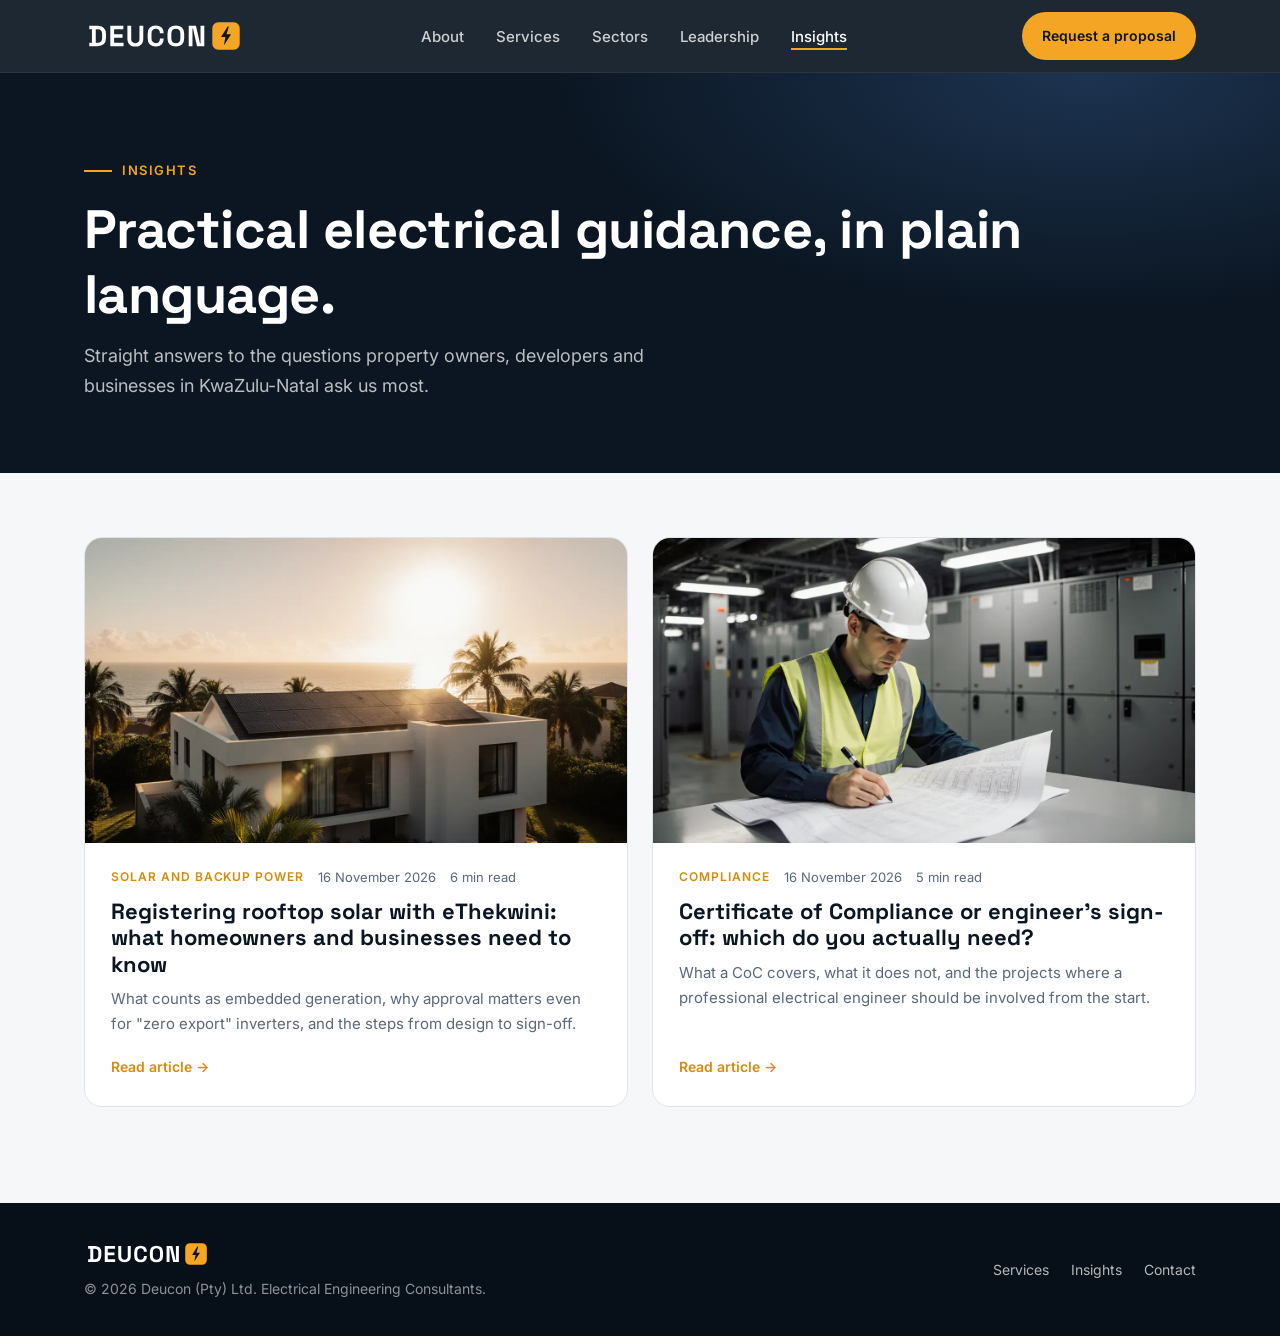
==== insights/index.html @ 3cf1f4d4 "Add Insights blog with first two articles Insights index, post layout and two articles (eThekwini so" ====
<!doctype html>
<!-- README: same strict rules as the main site. No em dash characters anywhere.
     To add a post: create a folder here with an index.html (copy an existing post), then add a card below. -->
<html lang="en">
<head>
<meta charset="utf-8">
<meta name="viewport" content="width=device-width, initial-scale=1">
<title>Insights | Deucon Electrical Engineering Consultants</title>
<meta name="description" content="Practical electrical engineering guidance for property owners, developers and businesses in KwaZulu-Natal, from the team at Deucon.">
<link rel="icon" href="../brand/logo/favicon.svg" type="image/svg+xml">
<link rel="icon" href="../brand/logo/favicon.png" sizes="32x32" type="image/png">
<link rel="apple-touch-icon" href="../brand/logo/apple-touch-icon.png">
<link rel="preconnect" href="https://fonts.googleapis.com">
<link rel="preconnect" href="https://fonts.gstatic.com" crossorigin>
<link href="https://fonts.googleapis.com/css2?family=Inter:wght@400;500;600&family=Space+Grotesk:wght@500;600;700&display=swap" rel="stylesheet">
<link rel="stylesheet" href="insights.css">
</head>
<body>

<header class="site">
  <div class="wrap nav" id="nav">
    <a href="../" class="logo" aria-label="Deucon home"><img src="../brand/logo/deucon-logo-on-dark.svg" alt="Deucon" width="150" height="38"></a>
    <ul class="nav-links">
      <li><a href="../#about">About</a></li>
      <li><a href="../#services">Services</a></li>
      <li><a href="../#sectors">Sectors</a></li>
      <li><a href="../#team">Leadership</a></li>
      <li><a href="./" aria-current="page">Insights</a></li>
    </ul>
    <a href="../#contact" class="btn btn-primary">Request a proposal</a>
    <button class="menu-toggle" aria-label="Open menu" aria-expanded="false" id="menuBtn">
      <svg width="26" height="26" viewBox="0 0 24 24" fill="none" stroke="currentColor" stroke-width="2" stroke-linecap="round"><path d="M4 7h16M4 12h16M4 17h16"/></svg>
    </button>
  </div>
</header>

<main>
  <section class="page-hero">
    <div class="wrap">
      <span class="eyebrow">Insights</span>
      <h1>Practical electrical guidance, in plain language.</h1>
      <p>Straight answers to the questions property owners, developers and businesses in KwaZulu-Natal ask us most.</p>
    </div>
  </section>

  <div class="wrap">
    <div class="posts">
      <a class="post-card" href="sseg-registration-ethekwini/">
        <img src="../images/blog/sseg-hero.webp" alt="" width="1280" height="720">
        <div class="body">
          <div class="meta"><span class="cat">Solar and backup power</span><span>16 November 2026</span><span>6 min read</span></div>
          <h2>Registering rooftop solar with eThekwini: what homeowners and businesses need to know</h2>
          <p>What counts as embedded generation, why approval matters even for "zero export" inverters, and the steps from design to sign-off.</p>
          <span class="read">Read article &rarr;</span>
        </div>
      </a>
      <a class="post-card" href="coc-vs-engineer-sign-off/">
        <img src="../images/blog/coc-engineer.webp" alt="" width="1280" height="720">
        <div class="body">
          <div class="meta"><span class="cat">Compliance</span><span>16 November 2026</span><span>5 min read</span></div>
          <h2>Certificate of Compliance or engineer's sign-off: which do you actually need?</h2>
          <p>What a CoC covers, what it does not, and the projects where a professional electrical engineer should be involved from the start.</p>
          <span class="read">Read article &rarr;</span>
        </div>
      </a>
    </div>
  </div>
</main>

<footer>
  <div class="wrap foot">
    <div>
      <img class="foot-logo" src="../brand/logo/deucon-logo-on-dark.svg" alt="Deucon" width="118" height="30">
      &copy; <span id="year">2026</span> Deucon (Pty) Ltd. Electrical Engineering Consultants.
    </div>
    <nav><a href="../#services">Services</a><a href="./">Insights</a><a href="../#contact">Contact</a></nav>
  </div>
</footer>

<script>
  document.getElementById('year').textContent = new Date().getFullYear();
  const nav = document.getElementById('nav'), btn = document.getElementById('menuBtn');
  btn.addEventListener('click', () => btn.setAttribute('aria-expanded', nav.classList.toggle('open')));
</script>
</body>
</html>
---- insights/insights.css ----
/* Deucon Insights: shared styles for the blog index and posts.
   Same rules as the main site: no em dash characters anywhere. */
:root {
  --ink: #0b1622; --ink-2: #13243a; --ink-3: #1c3350;
  --paper: #f6f7f9; --white: #ffffff; --text: #1d2733; --muted: #5b6878; --line: #dfe4ea;
  --amber: #f5a524; --amber-deep: #d98a0b; --radius: 14px; --max: 1160px;
}
* { box-sizing: border-box; }
html { scroll-behavior: smooth; }
body { margin: 0; font-family: Inter, system-ui, -apple-system, "Segoe UI", sans-serif; color: var(--text); background: var(--paper); line-height: 1.65; -webkit-font-smoothing: antialiased; }
h1, h2, h3 { font-family: "Space Grotesk", Inter, sans-serif; line-height: 1.2; margin: 0; color: var(--ink); }
a { color: inherit; }
img { max-width: 100%; height: auto; display: block; }
.wrap { max-width: var(--max); margin: 0 auto; padding: 0 24px; }
.eyebrow { display: inline-flex; align-items: center; gap: 10px; font-size: 13px; font-weight: 600; letter-spacing: .12em; text-transform: uppercase; color: var(--amber-deep); }
.eyebrow::before { content: ""; width: 28px; height: 2px; background: var(--amber); }
.btn { display: inline-flex; align-items: center; gap: 8px; padding: 14px 24px; border-radius: 999px; font-weight: 600; font-size: 15px; text-decoration: none; border: 2px solid transparent; transition: transform .15s ease, background .15s ease; }
.btn:hover { transform: translateY(-1px); }
.btn-primary { background: var(--amber); color: var(--ink); }
.btn-primary:hover { background: #ffb53d; }

/* Header */
header.site { position: sticky; top: 0; z-index: 50; background: rgba(11,22,34,.92); backdrop-filter: blur(10px); border-bottom: 1px solid rgba(255,255,255,.06); }
.nav { display: flex; align-items: center; justify-content: space-between; height: 72px; }
.logo img { height: 38px; width: auto; }
.nav-links { display: flex; gap: 32px; list-style: none; margin: 0; padding: 0; }
.nav-links a { color: rgba(255,255,255,.78); text-decoration: none; font-size: 15px; font-weight: 500; }
.nav-links a:hover, .nav-links a[aria-current="page"] { color: var(--white); }
.nav-links a[aria-current="page"] { box-shadow: inset 0 -2px 0 var(--amber); padding-bottom: 4px; }
.nav .btn { padding: 10px 18px; font-size: 14px; }
.menu-toggle { display: none; background: none; border: 0; color: var(--white); padding: 8px; cursor: pointer; }

/* Index hero */
.page-hero { background: radial-gradient(900px 400px at 85% 0%, var(--ink-3) 0%, transparent 60%), var(--ink); color: var(--white); padding: 80px 0 72px; }
.page-hero h1 { color: var(--white); font-size: clamp(34px, 4.6vw, 54px); margin: 16px 0 14px; letter-spacing: -.01em; }
.page-hero p { color: rgba(255,255,255,.72); font-size: 18px; max-width: 620px; margin: 0; }
.page-hero .eyebrow { color: var(--amber); }

/* Post cards */
.posts { display: grid; grid-template-columns: repeat(2, 1fr); gap: 24px; padding: 64px 0 96px; }
.post-card { background: var(--white); border: 1px solid var(--line); border-radius: 18px; overflow: hidden; text-decoration: none; display: flex; flex-direction: column; transition: transform .2s ease, box-shadow .2s ease, border-color .2s ease; }
.post-card:hover { transform: translateY(-3px); border-color: var(--amber); box-shadow: 0 18px 40px -22px rgba(11,22,34,.35); }
.post-card img { aspect-ratio: 16/9; object-fit: cover; width: 100%; }
.post-card .body { padding: 24px 26px 28px; display: flex; flex-direction: column; gap: 10px; flex: 1; }
.post-card h2 { font-size: 22px; }
.post-card p { color: var(--muted); margin: 0; font-size: 15px; }
.post-card .read { margin-top: auto; padding-top: 8px; font-weight: 600; color: var(--amber-deep); font-size: 14px; }
.meta { display: flex; flex-wrap: wrap; gap: 8px 14px; font-size: 13px; color: var(--muted); }
.meta .cat { color: var(--amber-deep); font-weight: 600; text-transform: uppercase; letter-spacing: .08em; font-size: 12px; }

/* Article */
.article-hero { background: var(--ink); color: var(--white); padding: 56px 0 0; }
.article-hero .wrap { max-width: 860px; }
.article-hero .back { color: rgba(255,255,255,.7); text-decoration: none; font-size: 14px; font-weight: 500; }
.article-hero .back:hover { color: var(--white); }
.article-hero h1 { color: var(--white); font-size: clamp(30px, 4.2vw, 46px); margin: 18px 0 14px; letter-spacing: -.01em; }
.article-hero .meta { color: rgba(255,255,255,.65); }
.article-hero .meta .cat { color: var(--amber); }
.article-hero .lede { color: rgba(255,255,255,.8); font-size: 19px; margin: 18px 0 32px; }
.hero-img { border-radius: 18px 18px 0 0; aspect-ratio: 16/8; object-fit: cover; width: 100%; margin-bottom: -1px; }
article.post { background: var(--white); }
article.post .content { max-width: 760px; margin: 0 auto; padding: 56px 24px 72px; font-size: 17px; }
.content h2 { font-size: 26px; margin: 44px 0 14px; }
.content h3 { font-size: 20px; margin: 30px 0 10px; }
.content p { margin: 0 0 18px; }
.content ul, .content ol { margin: 0 0 20px; padding-left: 22px; }
.content li { margin: 6px 0; }
.content li::marker { color: var(--amber-deep); font-weight: 700; }
.content strong { color: var(--ink); }
.content figure { margin: 32px 0; }
.content figure img { border-radius: 14px; aspect-ratio: 16/9; object-fit: cover; width: 100%; }
.content figure.inset { max-width: 480px; }
.content figcaption { font-size: 13px; color: var(--muted); margin-top: 8px; }
.callout { border-left: 4px solid var(--amber); background: #fff8eb; padding: 18px 22px; border-radius: 0 12px 12px 0; margin: 28px 0; }
.callout p:last-child { margin: 0; }
.steps-list { counter-reset: s; list-style: none; padding: 0 !important; }
.steps-list > li { counter-increment: s; position: relative; padding: 2px 0 14px 50px; margin: 0 0 6px; }
.steps-list > li::before { content: counter(s); position: absolute; left: 0; top: 0; width: 34px; height: 34px; border-radius: 50%; background: var(--ink); color: var(--amber); font-family: "Space Grotesk", sans-serif; font-weight: 700; display: grid; place-items: center; font-size: 15px; }
.compare { width: 100%; border-collapse: collapse; margin: 24px 0 28px; font-size: 15px; }
.compare th, .compare td { text-align: left; padding: 12px 14px; border-bottom: 1px solid var(--line); vertical-align: top; }
.compare thead th { background: var(--ink); color: var(--white); font-family: "Space Grotesk", sans-serif; font-weight: 600; }
.compare thead th:first-child { border-radius: 10px 0 0 0; }
.compare thead th:last-child { border-radius: 0 10px 0 0; }
.compare tbody th { color: var(--ink); font-weight: 600; width: 26%; }
.table-scroll { overflow-x: auto; }
.disclaimer { font-size: 14px; color: var(--muted); border-top: 1px solid var(--line); padding-top: 20px; margin-top: 40px; }
.cta-box { background: var(--ink); color: rgba(255,255,255,.8); border-radius: 18px; padding: 32px; margin-top: 40px; display: flex; flex-wrap: wrap; align-items: center; justify-content: space-between; gap: 18px; }
.cta-box h3 { color: var(--white); font-size: 22px; margin: 0 0 6px; }
.cta-box p { margin: 0; }
.more { background: var(--paper); padding: 64px 0 80px; }
.more h2 { font-size: 24px; margin-bottom: 20px; }
.more .posts { padding: 0; grid-template-columns: 1fr; max-width: 560px; }

footer { background: #070f18; color: rgba(255,255,255,.55); padding: 36px 0; font-size: 14px; }
.foot { display: flex; flex-wrap: wrap; justify-content: space-between; gap: 16px; align-items: center; }
.foot-logo { height: 30px; width: auto; margin-bottom: 8px; }
.foot nav { display: flex; gap: 22px; }
.foot a { text-decoration: none; color: rgba(255,255,255,.7); }
.foot a:hover { color: var(--white); }

@media (max-width: 980px) {
  .nav-links { gap: 20px; }
  .nav .btn { padding: 9px 14px; font-size: 13px; }
}
@media (max-width: 760px) {
  .nav-links, .nav .btn { display: none; }
  .menu-toggle { display: block; }
  .nav.open .nav-links { display: flex; flex-direction: column; gap: 0; position: absolute; top: 72px; left: 0; right: 0; background: var(--ink); padding: 8px 24px 20px; border-bottom: 1px solid rgba(255,255,255,.08); }
  .nav.open .nav-links a { display: block; padding: 14px 0; border-bottom: 1px solid rgba(255,255,255,.06); box-shadow: none; }
  .posts { grid-template-columns: 1fr; }
}
@media (max-width: 640px) {
  .wrap { padding: 0 16px; }
  article.post .content { padding: 40px 16px 56px; font-size: 16px; }
  .hero-img { aspect-ratio: 4/3; }
  .cta-box { padding: 24px; }
}
@media (prefers-reduced-motion: reduce) { html { scroll-behavior: auto; } .post-card, .btn { transition: none; } }
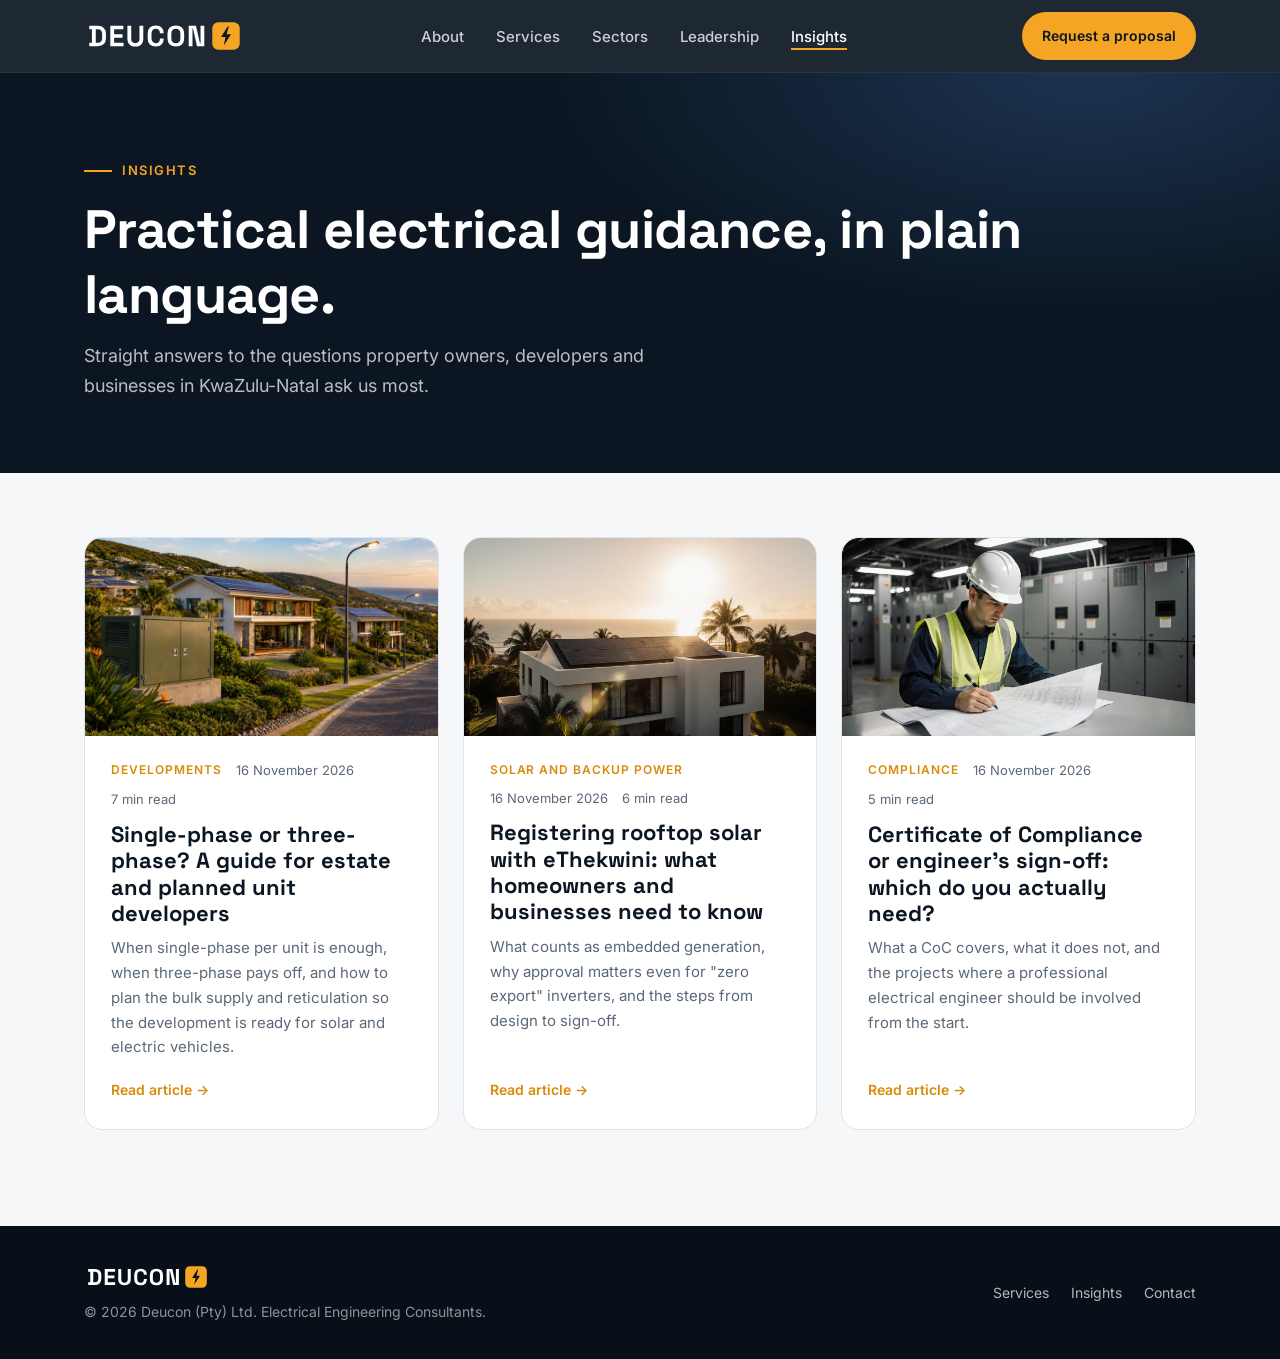
==== commit 863701b5: "Add single vs three-phase article for developers Co-Authored-By: Claude Opus 5.5 <noreply@anthropic." ====
--- a/insights/index.html
+++ b/insights/index.html
@@ -45,6 +45,15 @@
 
   <div class="wrap">
     <div class="posts">
+      <a class="post-card" href="single-vs-three-phase-developments/">
+        <img src="../images/sectors/residential.jpg" alt="" width="1600" height="1200">
+        <div class="body">
+          <div class="meta"><span class="cat">Developments</span><span>16 November 2026</span><span>7 min read</span></div>
+          <h2>Single-phase or three-phase? A guide for estate and planned unit developers</h2>
+          <p>When single-phase per unit is enough, when three-phase pays off, and how to plan the bulk supply and reticulation so the development is ready for solar and electric vehicles.</p>
+          <span class="read">Read article &rarr;</span>
+        </div>
+      </a>
       <a class="post-card" href="sseg-registration-ethekwini/">
         <img src="../images/blog/sseg-hero.webp" alt="" width="1280" height="720">
         <div class="body">
--- a/insights/insights.css
+++ b/insights/insights.css
@@ -37,7 +37,7 @@
 .page-hero .eyebrow { color: var(--amber); }
 
 /* Post cards */
-.posts { display: grid; grid-template-columns: repeat(2, 1fr); gap: 24px; padding: 64px 0 96px; }
+.posts { display: grid; grid-template-columns: repeat(auto-fill, minmax(320px, 1fr)); gap: 24px; padding: 64px 0 96px; }
 .post-card { background: var(--white); border: 1px solid var(--line); border-radius: 18px; overflow: hidden; text-decoration: none; display: flex; flex-direction: column; transition: transform .2s ease, box-shadow .2s ease, border-color .2s ease; }
 .post-card:hover { transform: translateY(-3px); border-color: var(--amber); box-shadow: 0 18px 40px -22px rgba(11,22,34,.35); }
 .post-card img { aspect-ratio: 16/9; object-fit: cover; width: 100%; }
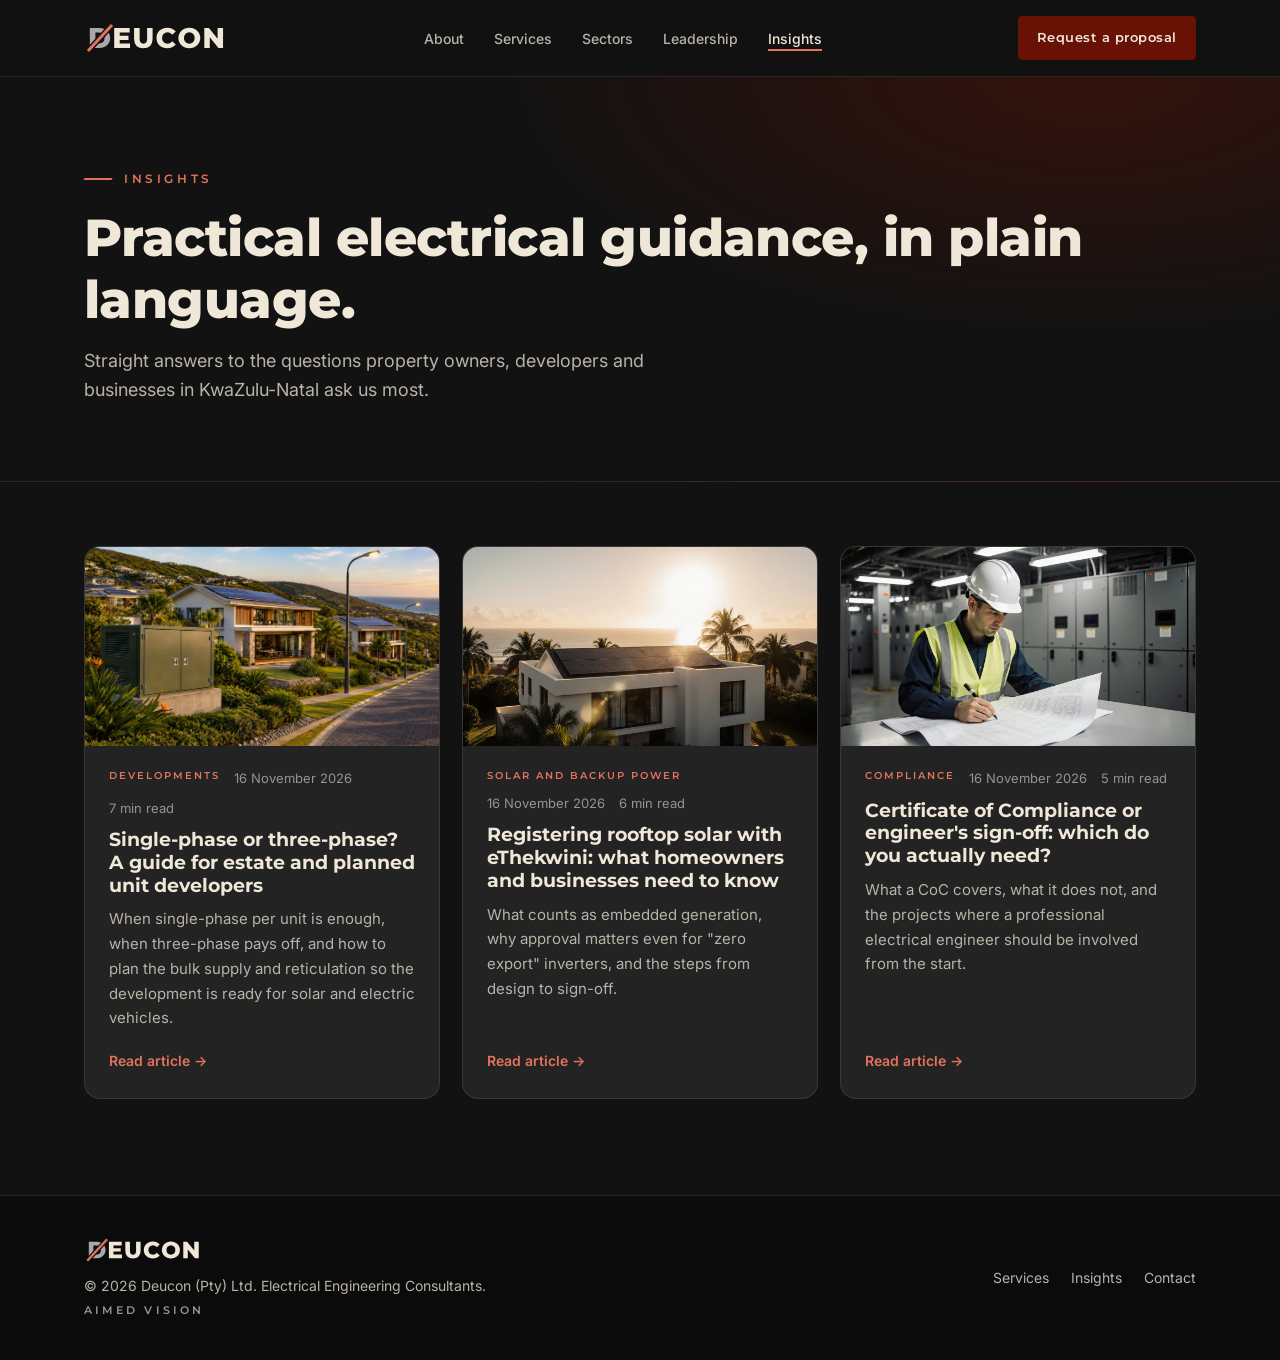
==== commit 5d2315a0: "Rebrand to Gavin's identity: Aimed Vision, oxblood and grey New slashed-D DEUCON logo set, dark prem" ====
--- a/insights/index.html
+++ b/insights/index.html
@@ -12,7 +12,7 @@
 <link rel="apple-touch-icon" href="../brand/logo/apple-touch-icon.png">
 <link rel="preconnect" href="https://fonts.googleapis.com">
 <link rel="preconnect" href="https://fonts.gstatic.com" crossorigin>
-<link href="https://fonts.googleapis.com/css2?family=Inter:wght@400;500;600&family=Space+Grotesk:wght@500;600;700&display=swap" rel="stylesheet">
+<link href="https://fonts.googleapis.com/css2?family=Inter:wght@400;500;600&family=Montserrat:wght@500;600;700;800&display=swap" rel="stylesheet">
 <link rel="stylesheet" href="insights.css">
 </head>
 <body>
@@ -81,6 +81,7 @@
     <div>
       <img class="foot-logo" src="../brand/logo/deucon-logo-on-dark.svg" alt="Deucon" width="118" height="30">
       &copy; <span id="year">2026</span> Deucon (Pty) Ltd. Electrical Engineering Consultants.
+      <div class="slogan">Aimed Vision</div>
     </div>
     <nav><a href="../#services">Services</a><a href="./">Insights</a><a href="../#contact">Contact</a></nav>
   </div>
--- a/insights/insights.css
+++ b/insights/insights.css
@@ -1,112 +1,120 @@
-/* Deucon Insights: shared styles for the blog index and posts.
+/* Deucon Insights and privacy pages: shared styles.
+   Brand (Gavin, Nov 2026): oxblood RGB 103,18,4 and grey RGB 110,110,110. Slogan: Aimed Vision.
    Same rules as the main site: no em dash characters anywhere. */
 :root {
-  --ink: #0b1622; --ink-2: #13243a; --ink-3: #1c3350;
-  --paper: #f6f7f9; --white: #ffffff; --text: #1d2733; --muted: #5b6878; --line: #dfe4ea;
-  --amber: #f5a524; --amber-deep: #d98a0b; --radius: 14px; --max: 1160px;
+  --bg: #121212; --bg-2: #1a1a1a; --bg-3: #232323;
+  --red: #671204; --red-hover: #821a08; --red-tint: #e2735c;
+  --grey: #6e6e6e; --grey-text: #949494;
+  --cream: #efe7d8; --muted-dark: #b9b2a8; --line-dark: rgba(239,231,216,.1);
+  --paper: #f6f2eb; --ink-text: #1c1a19; --muted-light: #5f5a54; --line-light: #e2dbcf;
+  --radius: 14px; --max: 1160px;
+  --head: Montserrat, Inter, system-ui, sans-serif;
 }
 * { box-sizing: border-box; }
 html { scroll-behavior: smooth; }
-body { margin: 0; font-family: Inter, system-ui, -apple-system, "Segoe UI", sans-serif; color: var(--text); background: var(--paper); line-height: 1.65; -webkit-font-smoothing: antialiased; }
-h1, h2, h3 { font-family: "Space Grotesk", Inter, sans-serif; line-height: 1.2; margin: 0; color: var(--ink); }
+body { margin: 0; font-family: Inter, system-ui, -apple-system, "Segoe UI", sans-serif; color: var(--muted-dark); background: var(--bg); line-height: 1.65; -webkit-font-smoothing: antialiased; }
+h1, h2, h3 { font-family: var(--head); font-weight: 700; line-height: 1.2; margin: 0; color: var(--cream); }
 a { color: inherit; }
 img { max-width: 100%; height: auto; display: block; }
 .wrap { max-width: var(--max); margin: 0 auto; padding: 0 24px; }
-.eyebrow { display: inline-flex; align-items: center; gap: 10px; font-size: 13px; font-weight: 600; letter-spacing: .12em; text-transform: uppercase; color: var(--amber-deep); }
-.eyebrow::before { content: ""; width: 28px; height: 2px; background: var(--amber); }
-.btn { display: inline-flex; align-items: center; gap: 8px; padding: 14px 24px; border-radius: 999px; font-weight: 600; font-size: 15px; text-decoration: none; border: 2px solid transparent; transition: transform .15s ease, background .15s ease; }
+.eyebrow { display: inline-flex; align-items: center; gap: 12px; font-family: var(--head); font-size: 12px; font-weight: 600; letter-spacing: .3em; text-transform: uppercase; color: var(--red-tint); }
+.eyebrow::before { content: ""; width: 28px; height: 2px; background: var(--red-tint); transform: skewX(-35deg); }
+.btn { display: inline-flex; align-items: center; gap: 8px; padding: 14px 26px; border-radius: 4px; font-family: var(--head); font-weight: 600; font-size: 14px; letter-spacing: .04em; text-decoration: none; border: 1px solid transparent; transition: transform .15s ease, background .15s ease; }
 .btn:hover { transform: translateY(-1px); }
-.btn-primary { background: var(--amber); color: var(--ink); }
-.btn-primary:hover { background: #ffb53d; }
+.btn-primary { background: var(--red); border-color: var(--red); color: var(--cream); }
+.btn-primary:hover { background: var(--red-hover); border-color: var(--red-hover); }
 
 /* Header */
-header.site { position: sticky; top: 0; z-index: 50; background: rgba(11,22,34,.92); backdrop-filter: blur(10px); border-bottom: 1px solid rgba(255,255,255,.06); }
-.nav { display: flex; align-items: center; justify-content: space-between; height: 72px; }
-.logo img { height: 38px; width: auto; }
-.nav-links { display: flex; gap: 32px; list-style: none; margin: 0; padding: 0; }
-.nav-links a { color: rgba(255,255,255,.78); text-decoration: none; font-size: 15px; font-weight: 500; }
-.nav-links a:hover, .nav-links a[aria-current="page"] { color: var(--white); }
-.nav-links a[aria-current="page"] { box-shadow: inset 0 -2px 0 var(--amber); padding-bottom: 4px; }
-.nav .btn { padding: 10px 18px; font-size: 14px; }
-.menu-toggle { display: none; background: none; border: 0; color: var(--white); padding: 8px; cursor: pointer; }
+header.site { position: sticky; top: 0; z-index: 50; background: rgba(18,18,18,.9); backdrop-filter: blur(10px); border-bottom: 1px solid var(--line-dark); }
+.nav { display: flex; align-items: center; justify-content: space-between; height: 76px; }
+.logo img { height: 34px; width: auto; }
+.nav-links { display: flex; gap: 30px; list-style: none; margin: 0; padding: 0; }
+.nav-links a { color: var(--muted-dark); text-decoration: none; font-size: 14px; font-weight: 500; }
+.nav-links a:hover, .nav-links a[aria-current="page"] { color: var(--cream); }
+.nav-links a[aria-current="page"] { box-shadow: inset 0 -2px 0 var(--red-tint); padding-bottom: 4px; }
+.nav .btn { padding: 10px 18px; font-size: 13px; }
+.menu-toggle { display: none; background: none; border: 0; color: var(--cream); padding: 8px; cursor: pointer; }
 
 /* Index hero */
-.page-hero { background: radial-gradient(900px 400px at 85% 0%, var(--ink-3) 0%, transparent 60%), var(--ink); color: var(--white); padding: 80px 0 72px; }
-.page-hero h1 { color: var(--white); font-size: clamp(34px, 4.6vw, 54px); margin: 16px 0 14px; letter-spacing: -.01em; }
-.page-hero p { color: rgba(255,255,255,.72); font-size: 18px; max-width: 620px; margin: 0; }
-.page-hero .eyebrow { color: var(--amber); }
+.page-hero { background: radial-gradient(900px 400px at 85% 0%, rgba(103,18,4,.4) 0%, transparent 65%), var(--bg); padding: 84px 0 76px; border-bottom: 1px solid var(--line-dark); }
+.page-hero h1 { font-size: clamp(32px, 4.4vw, 52px); font-weight: 800; margin: 18px 0 14px; letter-spacing: -.01em; }
+.page-hero p { color: var(--muted-dark); font-size: 18px; max-width: 620px; margin: 0; }
 
-/* Post cards */
-.posts { display: grid; grid-template-columns: repeat(auto-fill, minmax(320px, 1fr)); gap: 24px; padding: 64px 0 96px; }
-.post-card { background: var(--white); border: 1px solid var(--line); border-radius: 18px; overflow: hidden; text-decoration: none; display: flex; flex-direction: column; transition: transform .2s ease, box-shadow .2s ease, border-color .2s ease; }
-.post-card:hover { transform: translateY(-3px); border-color: var(--amber); box-shadow: 0 18px 40px -22px rgba(11,22,34,.35); }
+/* Post cards (dark) */
+.posts { display: grid; grid-template-columns: repeat(auto-fill, minmax(320px, 1fr)); gap: 22px; padding: 64px 0 96px; }
+.post-card { background: var(--bg-3); border: 1px solid var(--line-dark); border-radius: 16px; overflow: hidden; text-decoration: none; display: flex; flex-direction: column; transition: transform .2s ease, box-shadow .2s ease, border-color .2s ease; }
+.post-card:hover { transform: translateY(-3px); border-color: rgba(226,115,92,.45); box-shadow: 0 18px 40px -22px rgba(0,0,0,.8); }
 .post-card img { aspect-ratio: 16/9; object-fit: cover; width: 100%; }
-.post-card .body { padding: 24px 26px 28px; display: flex; flex-direction: column; gap: 10px; flex: 1; }
-.post-card h2 { font-size: 22px; }
-.post-card p { color: var(--muted); margin: 0; font-size: 15px; }
-.post-card .read { margin-top: auto; padding-top: 8px; font-weight: 600; color: var(--amber-deep); font-size: 14px; }
-.meta { display: flex; flex-wrap: wrap; gap: 8px 14px; font-size: 13px; color: var(--muted); }
-.meta .cat { color: var(--amber-deep); font-weight: 600; text-transform: uppercase; letter-spacing: .08em; font-size: 12px; }
+.post-card .body { padding: 22px 24px 26px; display: flex; flex-direction: column; gap: 10px; flex: 1; }
+.post-card h2 { font-size: 19px; }
+.post-card p { color: var(--muted-dark); margin: 0; font-size: 15px; }
+.post-card .read { margin-top: auto; padding-top: 8px; font-weight: 600; color: var(--red-tint); font-size: 14px; }
+.meta { display: flex; flex-wrap: wrap; gap: 8px 14px; font-size: 13px; color: var(--grey-text); }
+.meta .cat { color: var(--red-tint); font-family: var(--head); font-weight: 600; text-transform: uppercase; letter-spacing: .2em; font-size: 10px; }
 
 /* Article */
-.article-hero { background: var(--ink); color: var(--white); padding: 56px 0 0; }
+.article-hero { background: radial-gradient(800px 360px at 90% 0%, rgba(103,18,4,.35), transparent 65%), var(--bg); padding: 56px 0 0; }
 .article-hero .wrap { max-width: 860px; }
-.article-hero .back { color: rgba(255,255,255,.7); text-decoration: none; font-size: 14px; font-weight: 500; }
-.article-hero .back:hover { color: var(--white); }
-.article-hero h1 { color: var(--white); font-size: clamp(30px, 4.2vw, 46px); margin: 18px 0 14px; letter-spacing: -.01em; }
-.article-hero .meta { color: rgba(255,255,255,.65); }
-.article-hero .meta .cat { color: var(--amber); }
-.article-hero .lede { color: rgba(255,255,255,.8); font-size: 19px; margin: 18px 0 32px; }
-.hero-img { border-radius: 18px 18px 0 0; aspect-ratio: 16/8; object-fit: cover; width: 100%; margin-bottom: -1px; }
-article.post { background: var(--white); }
+.article-hero .back { color: var(--muted-dark); text-decoration: none; font-size: 14px; font-weight: 500; }
+.article-hero .back:hover { color: var(--cream); }
+.article-hero h1 { font-size: clamp(28px, 4vw, 44px); font-weight: 800; margin: 18px 0 14px; letter-spacing: -.01em; }
+.article-hero .lede { color: var(--muted-dark); font-size: 19px; margin: 18px 0 32px; }
+.hero-img { border-radius: 16px 16px 0 0; aspect-ratio: 16/8; object-fit: cover; width: 100%; margin-bottom: -1px; }
+
+/* Article body stays light for comfortable reading */
+article.post { background: var(--paper); color: var(--ink-text); }
 article.post .content { max-width: 760px; margin: 0 auto; padding: 56px 24px 72px; font-size: 17px; }
-.content h2 { font-size: 26px; margin: 44px 0 14px; }
-.content h3 { font-size: 20px; margin: 30px 0 10px; }
+.content h2, .content h3 { color: var(--ink-text); }
+.content h2 { font-size: 24px; margin: 44px 0 14px; }
+.content h3 { font-size: 19px; margin: 30px 0 10px; }
 .content p { margin: 0 0 18px; }
+.content a { color: var(--red); font-weight: 600; }
 .content ul, .content ol { margin: 0 0 20px; padding-left: 22px; }
 .content li { margin: 6px 0; }
-.content li::marker { color: var(--amber-deep); font-weight: 700; }
-.content strong { color: var(--ink); }
+.content li::marker { color: var(--red); font-weight: 700; }
+.content strong { color: var(--ink-text); }
 .content figure { margin: 32px 0; }
-.content figure img { border-radius: 14px; aspect-ratio: 16/9; object-fit: cover; width: 100%; }
+.content figure img { border-radius: 12px; aspect-ratio: 16/9; object-fit: cover; width: 100%; }
 .content figure.inset { max-width: 480px; }
-.content figcaption { font-size: 13px; color: var(--muted); margin-top: 8px; }
-.callout { border-left: 4px solid var(--amber); background: #fff8eb; padding: 18px 22px; border-radius: 0 12px 12px 0; margin: 28px 0; }
+.content figcaption { font-size: 13px; color: var(--muted-light); margin-top: 8px; }
+.callout { border-left: 4px solid var(--red); background: #efe5d6; padding: 18px 22px; border-radius: 0 10px 10px 0; margin: 28px 0; }
 .callout p:last-child { margin: 0; }
 .steps-list { counter-reset: s; list-style: none; padding: 0 !important; }
 .steps-list > li { counter-increment: s; position: relative; padding: 2px 0 14px 50px; margin: 0 0 6px; }
-.steps-list > li::before { content: counter(s); position: absolute; left: 0; top: 0; width: 34px; height: 34px; border-radius: 50%; background: var(--ink); color: var(--amber); font-family: "Space Grotesk", sans-serif; font-weight: 700; display: grid; place-items: center; font-size: 15px; }
+.steps-list > li::before { content: counter(s); position: absolute; left: 0; top: 0; width: 34px; height: 34px; border-radius: 50%; background: var(--red); color: var(--cream); font-family: var(--head); font-weight: 700; display: grid; place-items: center; font-size: 14px; }
 .compare { width: 100%; border-collapse: collapse; margin: 24px 0 28px; font-size: 15px; }
-.compare th, .compare td { text-align: left; padding: 12px 14px; border-bottom: 1px solid var(--line); vertical-align: top; }
-.compare thead th { background: var(--ink); color: var(--white); font-family: "Space Grotesk", sans-serif; font-weight: 600; }
-.compare thead th:first-child { border-radius: 10px 0 0 0; }
-.compare thead th:last-child { border-radius: 0 10px 0 0; }
-.compare tbody th { color: var(--ink); font-weight: 600; width: 26%; }
+.compare th, .compare td { text-align: left; padding: 12px 14px; border-bottom: 1px solid var(--line-light); vertical-align: top; }
+.compare thead th { background: var(--bg); color: var(--cream); font-family: var(--head); font-weight: 600; }
+.compare thead th:first-child { border-radius: 8px 0 0 0; }
+.compare thead th:last-child { border-radius: 0 8px 0 0; }
+.compare tbody th { color: var(--ink-text); font-weight: 600; width: 26%; }
 .table-scroll { overflow-x: auto; }
-.disclaimer { font-size: 14px; color: var(--muted); border-top: 1px solid var(--line); padding-top: 20px; margin-top: 40px; }
-.cta-box { background: var(--ink); color: rgba(255,255,255,.8); border-radius: 18px; padding: 32px; margin-top: 40px; display: flex; flex-wrap: wrap; align-items: center; justify-content: space-between; gap: 18px; }
-.cta-box h3 { color: var(--white); font-size: 22px; margin: 0 0 6px; }
+.disclaimer { font-size: 14px; color: var(--muted-light); border-top: 1px solid var(--line-light); padding-top: 20px; margin-top: 40px; }
+.cta-box { background: var(--bg); color: var(--muted-dark); border-radius: 14px; border-top: 4px solid var(--red); padding: 32px; margin-top: 40px; display: flex; flex-wrap: wrap; align-items: center; justify-content: space-between; gap: 18px; }
+.cta-box h3 { color: var(--cream); font-size: 21px; margin: 0 0 6px; }
 .cta-box p { margin: 0; }
-.more { background: var(--paper); padding: 64px 0 80px; }
-.more h2 { font-size: 24px; margin-bottom: 20px; }
+.cta-box .btn { color: var(--cream); font-weight: 600; }
+.more { background: var(--bg-2); padding: 64px 0 80px; }
+.more h2 { font-size: 22px; margin-bottom: 20px; }
 .more .posts { padding: 0; grid-template-columns: 1fr; max-width: 560px; }
 
-footer { background: #070f18; color: rgba(255,255,255,.55); padding: 36px 0; font-size: 14px; }
-.foot { display: flex; flex-wrap: wrap; justify-content: space-between; gap: 16px; align-items: center; }
-.foot-logo { height: 30px; width: auto; margin-bottom: 8px; }
-.foot nav { display: flex; gap: 22px; }
-.foot a { text-decoration: none; color: rgba(255,255,255,.7); }
-.foot a:hover { color: var(--white); }
+footer { background: #0b0b0b; color: var(--muted-dark); padding: 40px 0; font-size: 14px; border-top: 1px solid var(--line-dark); }
+.foot { display: flex; flex-wrap: wrap; justify-content: space-between; gap: 18px; align-items: center; }
+.foot-logo { height: 28px; width: auto; margin-bottom: 10px; }
+.foot .slogan { font-family: var(--head); font-size: 11px; font-weight: 600; letter-spacing: .28em; text-transform: uppercase; color: var(--grey-text); margin-top: 4px; }
+.foot nav { display: flex; flex-wrap: wrap; gap: 22px; }
+.foot a { text-decoration: none; color: var(--muted-dark); }
+.foot a:hover { color: var(--cream); }
 
 @media (max-width: 980px) {
-  .nav-links { gap: 20px; }
-  .nav .btn { padding: 9px 14px; font-size: 13px; }
+  .nav-links { gap: 18px; }
+  .nav .btn { padding: 9px 14px; font-size: 12px; }
 }
 @media (max-width: 760px) {
   .nav-links, .nav .btn { display: none; }
   .menu-toggle { display: block; }
-  .nav.open .nav-links { display: flex; flex-direction: column; gap: 0; position: absolute; top: 72px; left: 0; right: 0; background: var(--ink); padding: 8px 24px 20px; border-bottom: 1px solid rgba(255,255,255,.08); }
-  .nav.open .nav-links a { display: block; padding: 14px 0; border-bottom: 1px solid rgba(255,255,255,.06); box-shadow: none; }
+  .nav.open .nav-links { display: flex; flex-direction: column; gap: 0; position: absolute; top: 76px; left: 0; right: 0; background: var(--bg); padding: 8px 24px 20px; border-bottom: 1px solid var(--line-dark); }
+  .nav.open .nav-links a { display: block; padding: 14px 0; border-bottom: 1px solid var(--line-dark); box-shadow: none; }
   .posts { grid-template-columns: 1fr; }
 }
 @media (max-width: 640px) {
